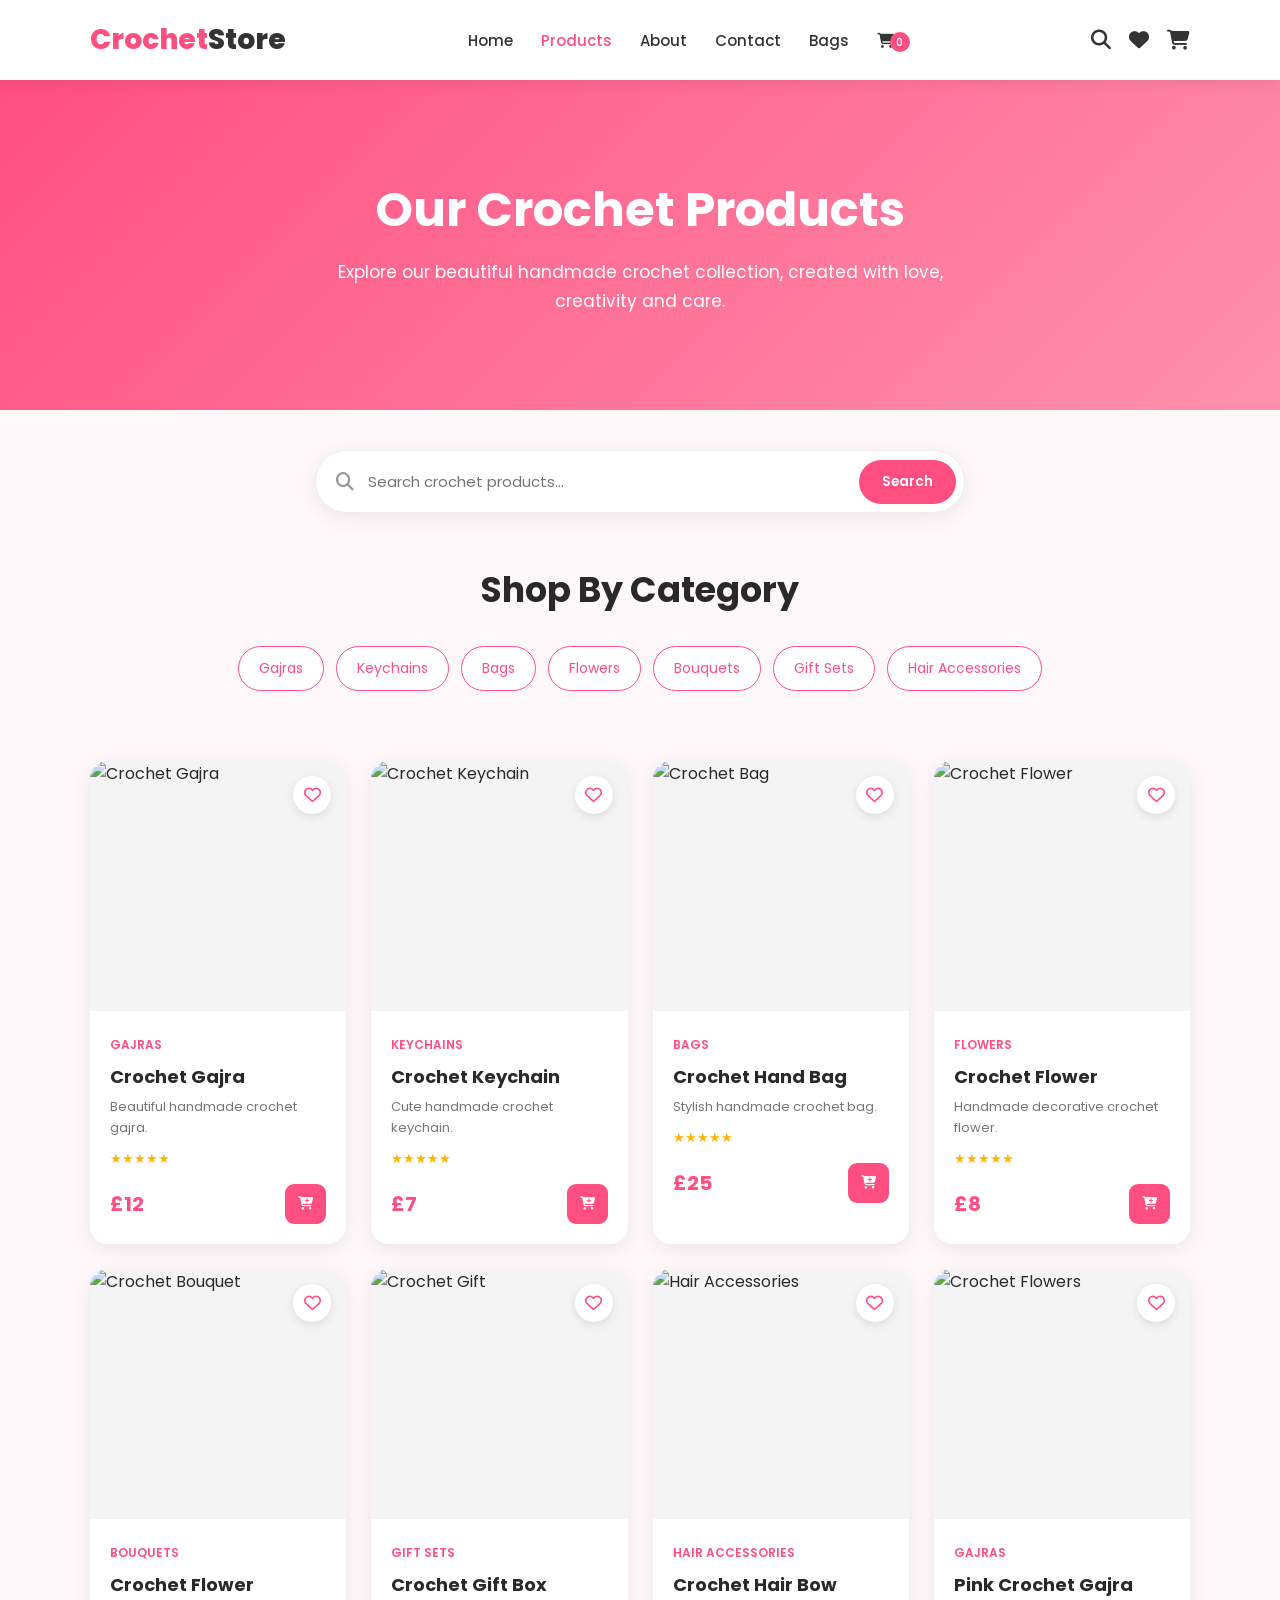
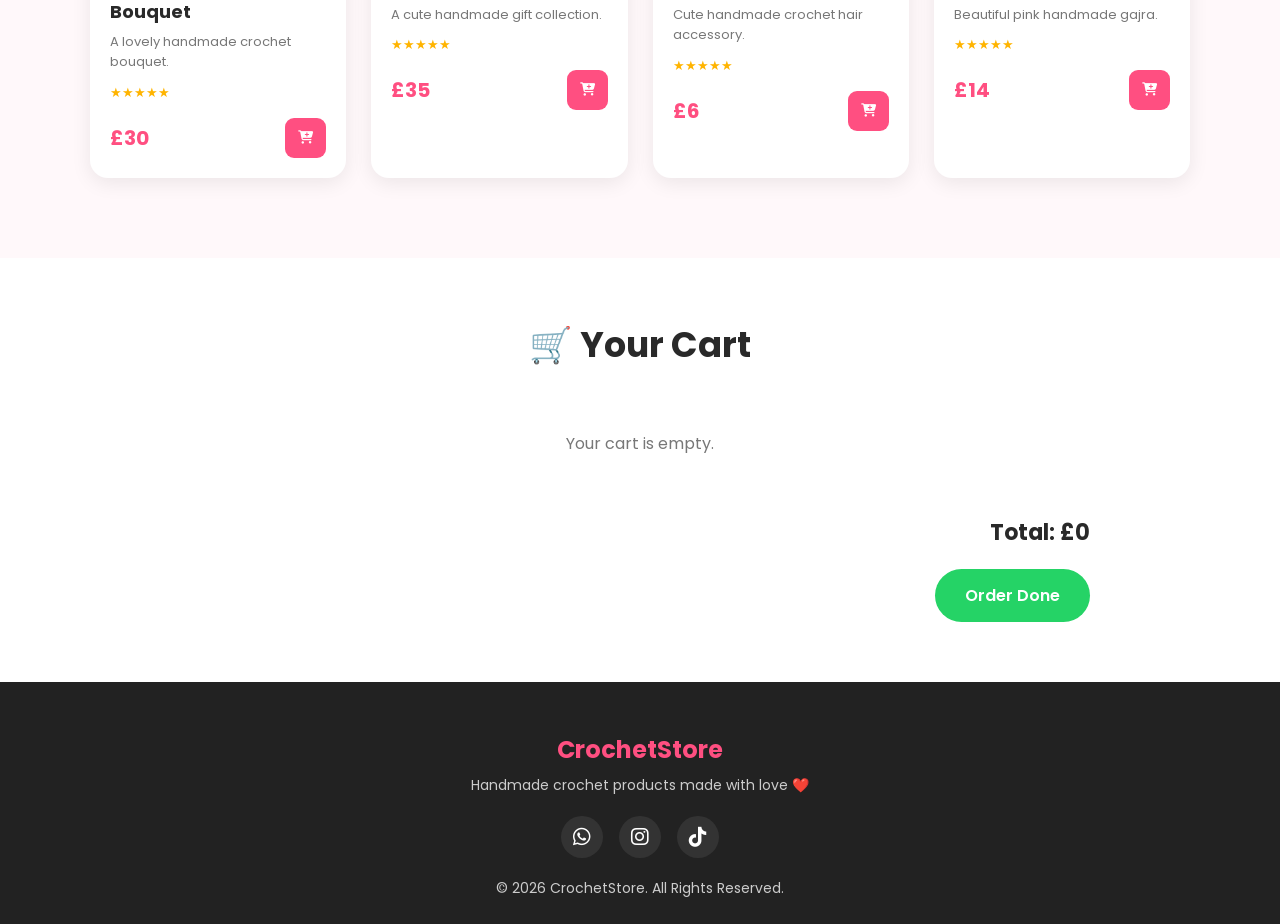
==== products.html @ 9c6d5aa9 "assignment" ====
<!DOCTYPE html>
<html lang="en">
<head>
    <meta charset="UTF-8">
    <meta name="viewport" content="width=device-width, initial-scale=1.0">

    <title>Products | Crochet Store</title>

    <!-- Google Font -->
    <link rel="preconnect" href="https://fonts.googleapis.com">
    <link rel="preconnect" href="https://fonts.gstatic.com" crossorigin>

    <link href="https://fonts.googleapis.com/css2?family=Poppins:wght@300;400;500;600;700;800&display=swap" rel="stylesheet">

    <!-- Font Awesome -->
    <link rel="stylesheet"
    href="https://cdnjs.cloudflare.com/ajax/libs/font-awesome/6.7.2/css/all.min.css">

   <link rel="stylesheet" href="products.css">
</head>

<body>

<!-- ================= NAVBAR ================= -->

<header>

    <div class="logo">
        Crochet<span>Store</span>
    </div>

    <nav>
        <ul>
            <li>
                <a href="./index.html">Home</a>
            </li>

            <li>
                <a href="./products.html" class="active">Products</a>
            </li>

            <li>
                <a href="./about.html">About</a>
            </li>

            <li>
                <a href="./contact.html">Contact</a>
            </li>
             <li>
                <a href="./Bags.html">Bags</a>
            </li>
            <li>
            <a href="#cart">
    <i class="fa-solid fa-cart-shopping"></i>
    <span id="cartCount">0</span>
</a>
</li>
        </ul>
    </nav>

    <div class="nav-icons">

        <a href="#">
            <i class="fa-solid fa-magnifying-glass"></i>
        </a>

        <a href="#">
            <i class="fa-solid fa-heart"></i>
        </a>

        <a href="#">
            <i class="fa-solid fa-cart-shopping"></i>
        </a>

    </div>

</header>


<!-- ================= HERO ================= -->

<section class="products-hero">

    <div>

        <h1>Our Crochet Products</h1>

        <p>
            Explore our beautiful handmade crochet collection,
            created with love, creativity and care.
        </p>

    </div>

</section>


<!-- ================= SEARCH ================= -->

<section class="search-area">

    <div class="search-box">

        <i class="fa-solid fa-magnifying-glass"></i>

        <input
            type="text"
            id="searchInput"
            placeholder="Search crochet products..."
        >

        <button onclick="searchProducts()">
            Search
        </button>

    </div>

</section>


<!-- ================= CATEGORIES ================= -->

<section class="category-section">

    <h2 class="section-title">
        Shop By Category
    </h2>

    <div class="category-buttons">

        <button onclick="filterProducts('gajras',this)">
            Gajras
        </button>

        <button onclick="filterProducts('keychains',this)">
            Keychains
        </button>

        <button onclick="filterProducts('bags',this)">
            Bags
        </button>

        <button onclick="filterProducts('flowers',this)">
            Flowers
        </button>

        <button onclick="filterProducts('bouquets',this)">
            Bouquets
        </button>

        <button onclick="filterProducts('gifts',this)">
            Gift Sets
        </button>

        <button onclick="filterProducts('hair',this)">
            Hair Accessories
        </button>

    </div>

</section>


<!-- ================= PRODUCTS ================= -->

<section class="products-section">

    <div class="products-grid" id="productsGrid">


        <!-- Product 1 -->

        <div class="product-card" data-category="gajras">

            <div class="product-image">

                <img
                src="https://images.unsplash.com/photo-1528825871115-3581a5387919?w=700"
                alt="Crochet Gajra">

                <button class="heart">
                    <i class="fa-regular fa-heart"></i>
                </button>

            </div>

            <div class="product-info">

                <span class="category-name">
                    Gajras
                </span>

                <h3>Crochet Gajra</h3>

                <p>
                    Beautiful handmade crochet gajra.
                </p>

                <div class="rating">
                    ★★★★★
                </div>

                <div class="bottom">

                    <span class="price">
                        £12
                    </span>

                    <button class="cart-btn">
                        <i class="fa-solid fa-cart-plus"></i>
                    </button>

                </div>

            </div>

        </div>


        <!-- Product 2 -->

        <div class="product-card" data-category="keychains">

            <div class="product-image">

                <img
                src="https://images.unsplash.com/photo-1582562124811-c09040d0a901?w=700"
                alt="Crochet Keychain">

                <button class="heart">
                    <i class="fa-regular fa-heart"></i>
                </button>

            </div>

            <div class="product-info">

                <span class="category-name">
                    Keychains
                </span>

                <h3>Crochet Keychain</h3>

                <p>
                    Cute handmade crochet keychain.
                </p>

                <div class="rating">
                    ★★★★★
                </div>

                <div class="bottom">

                    <span class="price">
                        £7
                    </span>

                    <button class="cart-btn">
                        <i class="fa-solid fa-cart-plus"></i>
                    </button>

                </div>

            </div>

        </div>


        <!-- Product 3 -->

        <div class="product-card" data-category="bags">

            <div class="product-image">

                <img
                src="https://images.unsplash.com/photo-1553062407-98eeb64c6a62?w=700"
                alt="Crochet Bag">

                <button class="heart">
                    <i class="fa-regular fa-heart"></i>
                </button>

            </div>

            <div class="product-info">

                <span class="category-name">
                    Bags
                </span>

                <h3>Crochet Hand Bag</h3>

                <p>
                    Stylish handmade crochet bag.
                </p>

                <div class="rating">
                    ★★★★★
                </div>

                <div class="bottom">

                    <span class="price">
                        £25
                    </span>

                    <button class="cart-btn">
                        <i class="fa-solid fa-cart-plus"></i>
                    </button>

                </div>

            </div>

        </div>


        <!-- Product 4 -->

        <div class="product-card" data-category="flowers">

            <div class="product-image">

                <img
                src="https://images.unsplash.com/photo-1490750967868-88aa4486c946?w=700"
                alt="Crochet Flower">

                <button class="heart">
                    <i class="fa-regular fa-heart"></i>
                </button>

            </div>

            <div class="product-info">

                <span class="category-name">
                    Flowers
                </span>

                <h3>Crochet Flower</h3>

                <p>
                    Handmade decorative crochet flower.
                </p>

                <div class="rating">
                    ★★★★★
                </div>

                <div class="bottom">

                    <span class="price">
                        £8
                    </span>

                    <button class="cart-btn">
                        <i class="fa-solid fa-cart-plus"></i>
                    </button>

                </div>

            </div>

        </div>


        <!-- Product 5 -->

        <div class="product-card" data-category="bouquets">

            <div class="product-image">

                <img
                src="https://images.unsplash.com/photo-1494972308805-463bc619d34e?w=700"
                alt="Crochet Bouquet">

                <button class="heart">
                    <i class="fa-regular fa-heart"></i>
                </button>

            </div>

            <div class="product-info">

                <span class="category-name">
                    Bouquets
                </span>

                <h3>Crochet Flower Bouquet</h3>

                <p>
                    A lovely handmade crochet bouquet.
                </p>

                <div class="rating">
                    ★★★★★
                </div>

                <div class="bottom">

                    <span class="price">
                        £30
                    </span>

                    <button class="cart-btn">
                        <i class="fa-solid fa-cart-plus"></i>
                    </button>

                </div>

            </div>

        </div>


        <!-- Product 6 -->

        <div class="product-card" data-category="gifts">

            <div class="product-image">

                <img
                src="https://images.unsplash.com/photo-1513883049090-d0b7439799bf?w=700"
                alt="Crochet Gift">

                <button class="heart">
                    <i class="fa-regular fa-heart"></i>
                </button>

            </div>

            <div class="product-info">

                <span class="category-name">
                    Gift Sets
                </span>

                <h3>Crochet Gift Box</h3>

                <p>
                    A cute handmade gift collection.
                </p>

                <div class="rating">
                    ★★★★★
                </div>

                <div class="bottom">

                    <span class="price">
                        £35
                    </span>

                    <button class="cart-btn">
                        <i class="fa-solid fa-cart-plus"></i>
                    </button>

                </div>

            </div>

        </div>


        <!-- Product 7 -->

        <div class="product-card" data-category="hair">

            <div class="product-image">

                <img
                src="https://images.unsplash.com/photo-1522337360788-8b13dee7a37e?w=700"
                alt="Hair Accessories">

                <button class="heart">
                    <i class="fa-regular fa-heart"></i>
                </button>

            </div>

            <div class="product-info">

                <span class="category-name">
                    Hair Accessories
                </span>

                <h3>Crochet Hair Bow</h3>

                <p>
                    Cute handmade crochet hair accessory.
                </p>

                <div class="rating">
                    ★★★★★
                </div>

                <div class="bottom">

                    <span class="price">
                        £6
                    </span>

                    <button class="cart-btn">
                        <i class="fa-solid fa-cart-plus"></i>
                    </button>

                </div>

            </div>

        </div>


        <!-- Product 8 -->

        <div class="product-card" data-category="gajras">

            <div class="product-image">

                <img
                src="https://images.unsplash.com/photo-1526047932273-341f2a7631f9?w=700"
                alt="Crochet Flowers">

                <button class="heart">
                    <i class="fa-regular fa-heart"></i>
                </button>

            </div>

            <div class="product-info">

                <span class="category-name">
                    Gajras
                </span>

                <h3>Pink Crochet Gajra</h3>

                <p>
                    Beautiful pink handmade gajra.
                </p>

                <div class="rating">
                    ★★★★★
                </div>

                <div class="bottom">

                    <span class="price">
                        £14
                    </span>

                    <button class="cart-btn">
                        <i class="fa-solid fa-cart-plus"></i>
                    </button>

                </div>

            </div>

        </div>

    </div>

</section>
<section class="cart-section" id="cart">

    <h2 class="section-title">
        🛒 Your Cart
    </h2>

    <div id="cartItems">

        <p class="empty-cart">
            Your cart is empty.
        </p>

    </div>

    <div class="cart-total">

        <h3>
            Total: £<span id="cartTotal">0</span>
        </h3>

        <button
            class="order-btn"
            onclick="orderDone()">

            Order Done

        </button>

    </div>

</section>

<!-- ================= FOOTER ================= -->

<footer>

    <h2>CrochetStore</h2>

    <p>
        Handmade crochet products made with love ❤️
    </p>

    <div class="social">

        <!-- WhatsApp -->
        <a href="https://wa.me/923001234567" target="_blank">
            <i class="fa-brands fa-whatsapp"></i>
        </a>

        <!-- Instagram -->
        <a href="https://www.instagram.com/your_username" target="_blank">
            <i class="fa-brands fa-instagram"></i>
        </a>

        <!-- TikTok -->
        <a href="https://www.tiktok.com/@your_username" target="_blank">
            <i class="fa-brands fa-tiktok"></i>
        </a>

    </div>

    <p>
        © 2026 CrochetStore. All Rights Reserved.
    </p>

</footer>


<!-- ================= JAVASCRIPT ================= -->

<script src="products.js"></script>
</body>
</html>
---- products.css ----
*{
            margin:0;
            padding:0;
            box-sizing:border-box;
            font-family:'Poppins',sans-serif;
        }

        html{
            scroll-behavior:smooth;
        }

        body{
            background:#fff8fa;
            color:#292929;
        }

        /* ================= NAVBAR ================= */

        header{
            width:100%;
            min-height:80px;
            padding:15px 7%;
            background:#ffffff;
            display:flex;
            justify-content:space-between;
            align-items:center;
            gap:25px;
            position:sticky;
            top:0;
            z-index:1000;
            box-shadow:0 3px 15px rgba(0,0,0,0.08);
        }

        .logo{
            font-size:28px;
            font-weight:800;
            color:#ff4f81;
            white-space:nowrap;
        }

        .logo span{
            color:#333;
        }

        nav ul{
            display:flex;
            align-items:center;
            gap:28px;
            list-style:none;
        }

        nav ul li a{
            text-decoration:none;
            color:#333;
            font-size:15px;
            font-weight:500;
            transition:.3s;
        }

        nav ul li a:hover,
        nav ul li a.active{
            color:#ff4f81;
        }

        .nav-icons{
            display:flex;
            align-items:center;
            gap:18px;
        }

        .nav-icons a{
            color:#333;
            font-size:20px;
            text-decoration:none;
            transition:.3s;
        }

        .nav-icons a:hover{
            color:#ff4f81;
        }

        /* ================= HERO ================= */

        .products-hero{
            min-height:330px;
            padding:70px 20px;
            display:flex;
            align-items:center;
            justify-content:center;
            text-align:center;
            background:linear-gradient(
                135deg,
                #ff4f81,
                #ff91ad
            );
            color:white;
        }

        .products-hero h1{
            font-size:48px;
            margin-bottom:12px;
        }

        .products-hero p{
            max-width:650px;
            margin:auto;
            font-size:17px;
            line-height:1.7;
        }

        /* ================= SEARCH ================= */

        .search-area{
            padding:40px 7% 10px;
        }

        .search-box{
            max-width:650px;
            margin:auto;
            display:flex;
            align-items:center;
            background:white;
            border:1px solid #eee;
            border-radius:50px;
            padding:5px 8px 5px 20px;
            box-shadow:0 5px 20px rgba(0,0,0,.07);
        }

        .search-box i{
            color:#999;
            font-size:18px;
        }

        .search-box input{
            flex:1;
            border:0;
            outline:0;
            padding:14px;
            font-size:15px;
        }

        .search-box button{
            border:0;
            background:#ff4f81;
            color:white;
            padding:12px 23px;
            border-radius:30px;
            cursor:pointer;
            font-weight:600;
        }

        /* ================= CATEGORIES ================= */

        .category-section{
            padding:40px 7% 20px;
        }

        .section-title{
            text-align:center;
            font-size:35px;
            margin-bottom:30px;
        }

        .category-buttons{
            display:flex;
            justify-content:center;
            align-items:center;
            flex-wrap:wrap;
            gap:12px;
        }

        .category-buttons button{
            border:1px solid #ff4f81;
            background:white;
            color:#ff4f81;
            padding:11px 20px;
            border-radius:30px;
            cursor:pointer;
            font-size:14px;
            transition:.3s;
        }

        .category-buttons button:hover,
        .category-buttons button.active{
            background:#ff4f81;
            color:white;
        }

        /* ================= PRODUCTS ================= */

        .products-section{
            padding:50px 7% 80px;
        }

        .products-grid{
            display:grid;
            grid-template-columns:repeat(4,1fr);
            gap:25px;
        }

        .product-card{
            background:white;
            border-radius:18px;
            overflow:hidden;
            box-shadow:0 5px 20px rgba(0,0,0,.08);
            transition:.3s;
            position:relative;
        }

        .product-card:hover{
            transform:translateY(-8px);
            box-shadow:0 12px 25px rgba(0,0,0,.12);
        }

        .product-image{
            position:relative;
            height:250px;
            overflow:hidden;
            background:#f4f4f4;
        }

        .product-image img{
            width:100%;
            height:100%;
            object-fit:cover;
            transition:.4s;
        }

        .product-card:hover .product-image img{
            transform:scale(1.07);
        }

        .heart{
            position:absolute;
            top:15px;
            right:15px;
            width:38px;
            height:38px;
            border-radius:50%;
            border:0;
            background:white;
            color:#ff4f81;
            cursor:pointer;
            font-size:17px;
            box-shadow:0 3px 10px rgba(0,0,0,.1);
        }

        .heart:hover{
            background:#ff4f81;
            color:white;
        }

        .product-info{
            padding:20px;
        }

        .product-info .category-name{
            color:#ff4f81;
            font-size:12px;
            font-weight:600;
            text-transform:uppercase;
        }

        .product-info h3{
            margin:7px 0;
            font-size:18px;
        }

        .product-info p{
            color:#777;
            font-size:13px;
            line-height:1.6;
        }

        .rating{
            color:#ffb400;
            margin:10px 0;
            font-size:13px;
        }

        .bottom{
            display:flex;
            justify-content:space-between;
            align-items:center;
            gap:10px;
            margin-top:15px;
        }

        .price{
            color:#ff4f81;
            font-size:20px;
            font-weight:700;
        }

        .cart-btn{
            border:0;
            background:#ff4f81;
            color:white;
            padding:10px 13px;
            border-radius:9px;
            cursor:pointer;
            transition:.3s;
        }

        .cart-btn:hover{
            background:#e83d70;
        }

        /* ================= FOOTER ================= */

        footer{
            background:#222;
            color:white;
            padding:50px 7% 25px;
            text-align:center;
        }

        footer h2{
            color:#ff4f81;
            margin-bottom:8px;
        }

        footer p{
            color:#ccc;
            font-size:14px;
        }

        .social{
            margin:20px 0;
        }

        .social a{
            display:inline-flex;
            justify-content:center;
            align-items:center;
            width:42px;
            height:42px;
            margin:0 6px;
            border-radius:50%;
            background:#333;
            color:white;
            text-decoration:none;
            font-size:20px;
            transition:.3s;
        }

        .social a:hover{
            background:#ff4f81;
            transform:translateY(-4px);
        }
.cart-section{
    padding:60px 7%;
    background:#fff;
}

#cartItems{
    max-width:900px;
    margin:0 auto 30px;
}

.cart-item{
    display:flex;
    align-items:center;
    justify-content:space-between;
    gap:20px;
    background:#fff8fa;
    padding:15px;
    margin-bottom:15px;
    border-radius:15px;
    box-shadow:0 3px 12px rgba(0,0,0,.07);
}

.cart-item img{
    width:80px;
    height:80px;
    object-fit:cover;
    border-radius:12px;
}

.cart-item-info{
    flex:1;
}

.cart-item-info h3{
    font-size:16px;
}

.cart-item-info p{
    color:#ff4f81;
    font-weight:600;
}

.remove-btn{
    border:0;
    background:#ff4f81;
    color:white;
    padding:8px 12px;
    border-radius:8px;
    cursor:pointer;
}

.cart-total{
    max-width:900px;
    margin:auto;
    text-align:right;
}

.cart-total h3{
    margin-bottom:20px;
    font-size:22px;
}

.order-btn{
    border:0;
    background:#25D366;
    color:white;
    padding:14px 30px;
    border-radius:30px;
    font-size:16px;
    font-weight:600;
    cursor:pointer;
}

.order-btn:hover{
    background:#1da851;
}

.empty-cart{
    text-align:center;
    color:#777;
    padding:30px;
}

#cartCount{
    background:#ff4f81;
    color:white;
    font-size:11px;
    min-width:20px;
    height:20px;
    display:inline-flex;
    justify-content:center;
    align-items:center;
    border-radius:50%;
    margin-left:-8px;
}

@media(max-width:600px){

    .cart-section{
        padding:50px 20px;
    }

    .cart-item{
        flex-wrap:wrap;
    }

    .cart-item img{
        width:65px;
        height:65px;
    }

    .cart-total{
        text-align:center;
    }

    .order-btn{
        width:100%;
    }
}
        /* ================= TABLET ================= */

        @media(max-width:1100px){

            .products-grid{
                grid-template-columns:repeat(3,1fr);
            }

            header{
                padding:15px 4%;
            }

            .products-section,
            .category-section,
            .search-area{
                padding-left:4%;
                padding-right:4%;
            }


        }

        /* ================= TABLET ================= */

        @media(max-width:800px){

            header{
                flex-wrap:wrap;
                justify-content:center;
            }

            .products-grid{
                grid-template-columns:repeat(2,1fr);
            }

            .products-hero h1{
                font-size:40px;
            }

        }

        /* ================= MOBILE ================= */

        @media(max-width:550px){

            header{
                padding:15px 20px;
            }

            .logo{
                font-size:24px;
            }

            nav{
                width:100%;
            }

            nav ul{
                justify-content:center;
                flex-wrap:wrap;
                gap:15px;
            }

            nav ul li a{
                font-size:13px;
            }

            .nav-icons{
                display:none;
            }

            .products-hero{
                min-height:280px;
                padding:50px 20px;
            }

            .products-hero h1{
                font-size:32px;
            }

            .products-hero p{
                font-size:14px;
            }

            .search-area{
                padding:30px 20px 10px;
            }

            .search-box{
                padding-left:14px;
            }

            .search-box input{
                width:100%;
                min-width:0;
            }

            .search-box button{
                padding:10px 14px;
            }

            .category-section{
                padding:30px 20px 10px;
            }

            .section-title{
                font-size:28px;
            }

            .products-section{
                padding:40px 20px 60px;
            }

            .products-grid{
                grid-template-columns:1fr;
            }

            .product-image{
                height:280px;
            }

        }
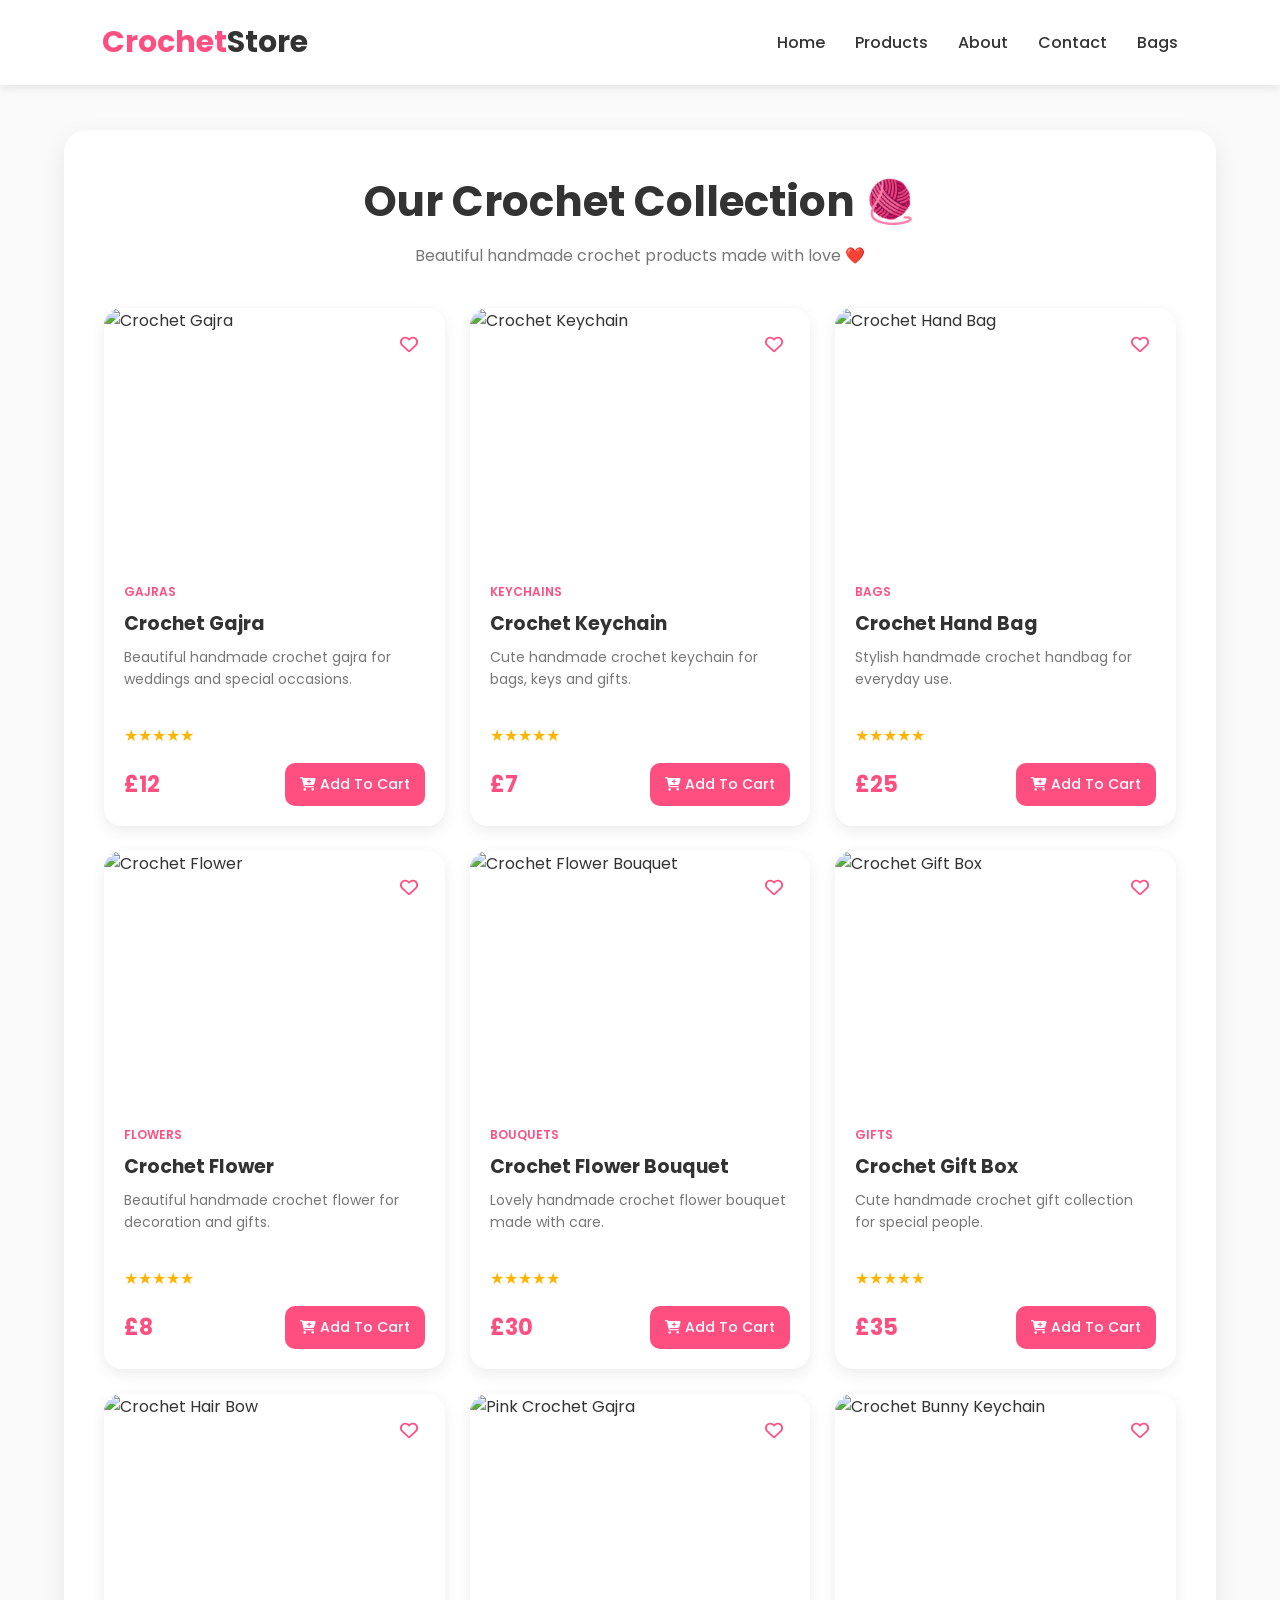
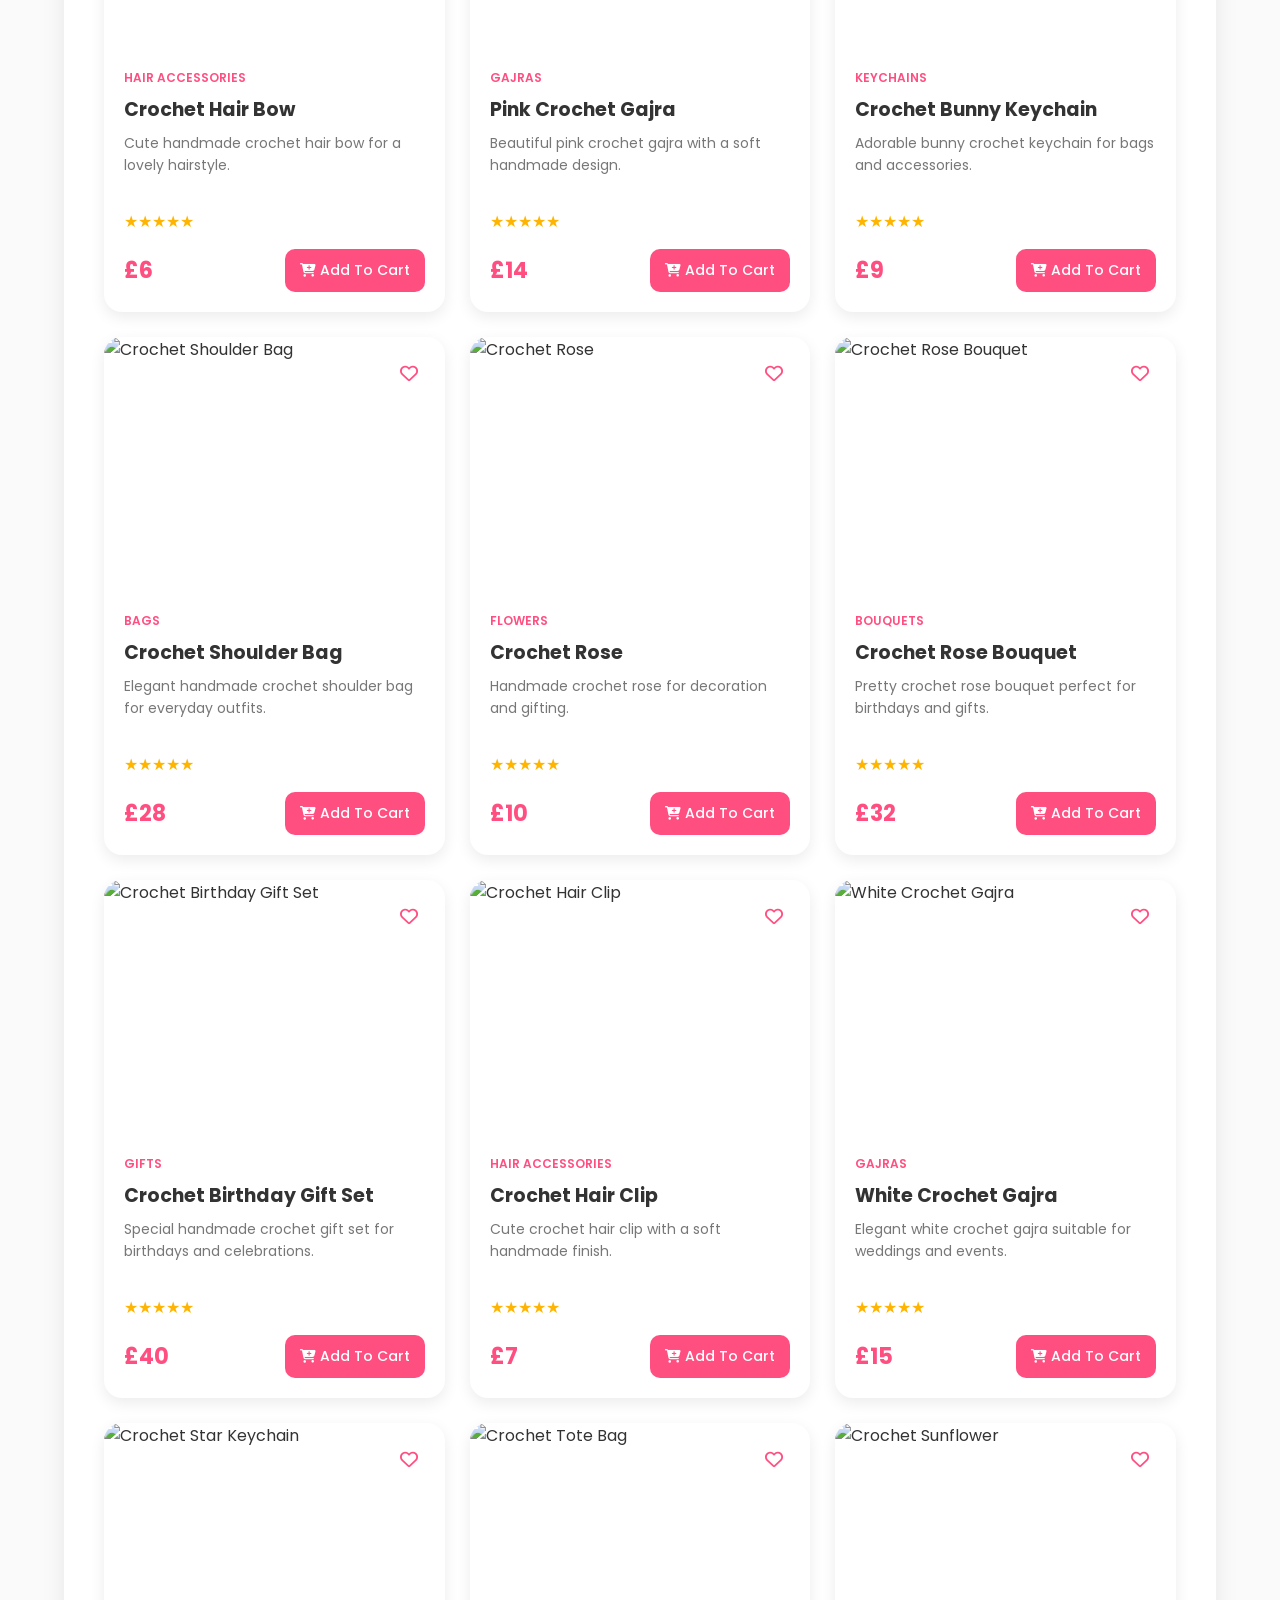
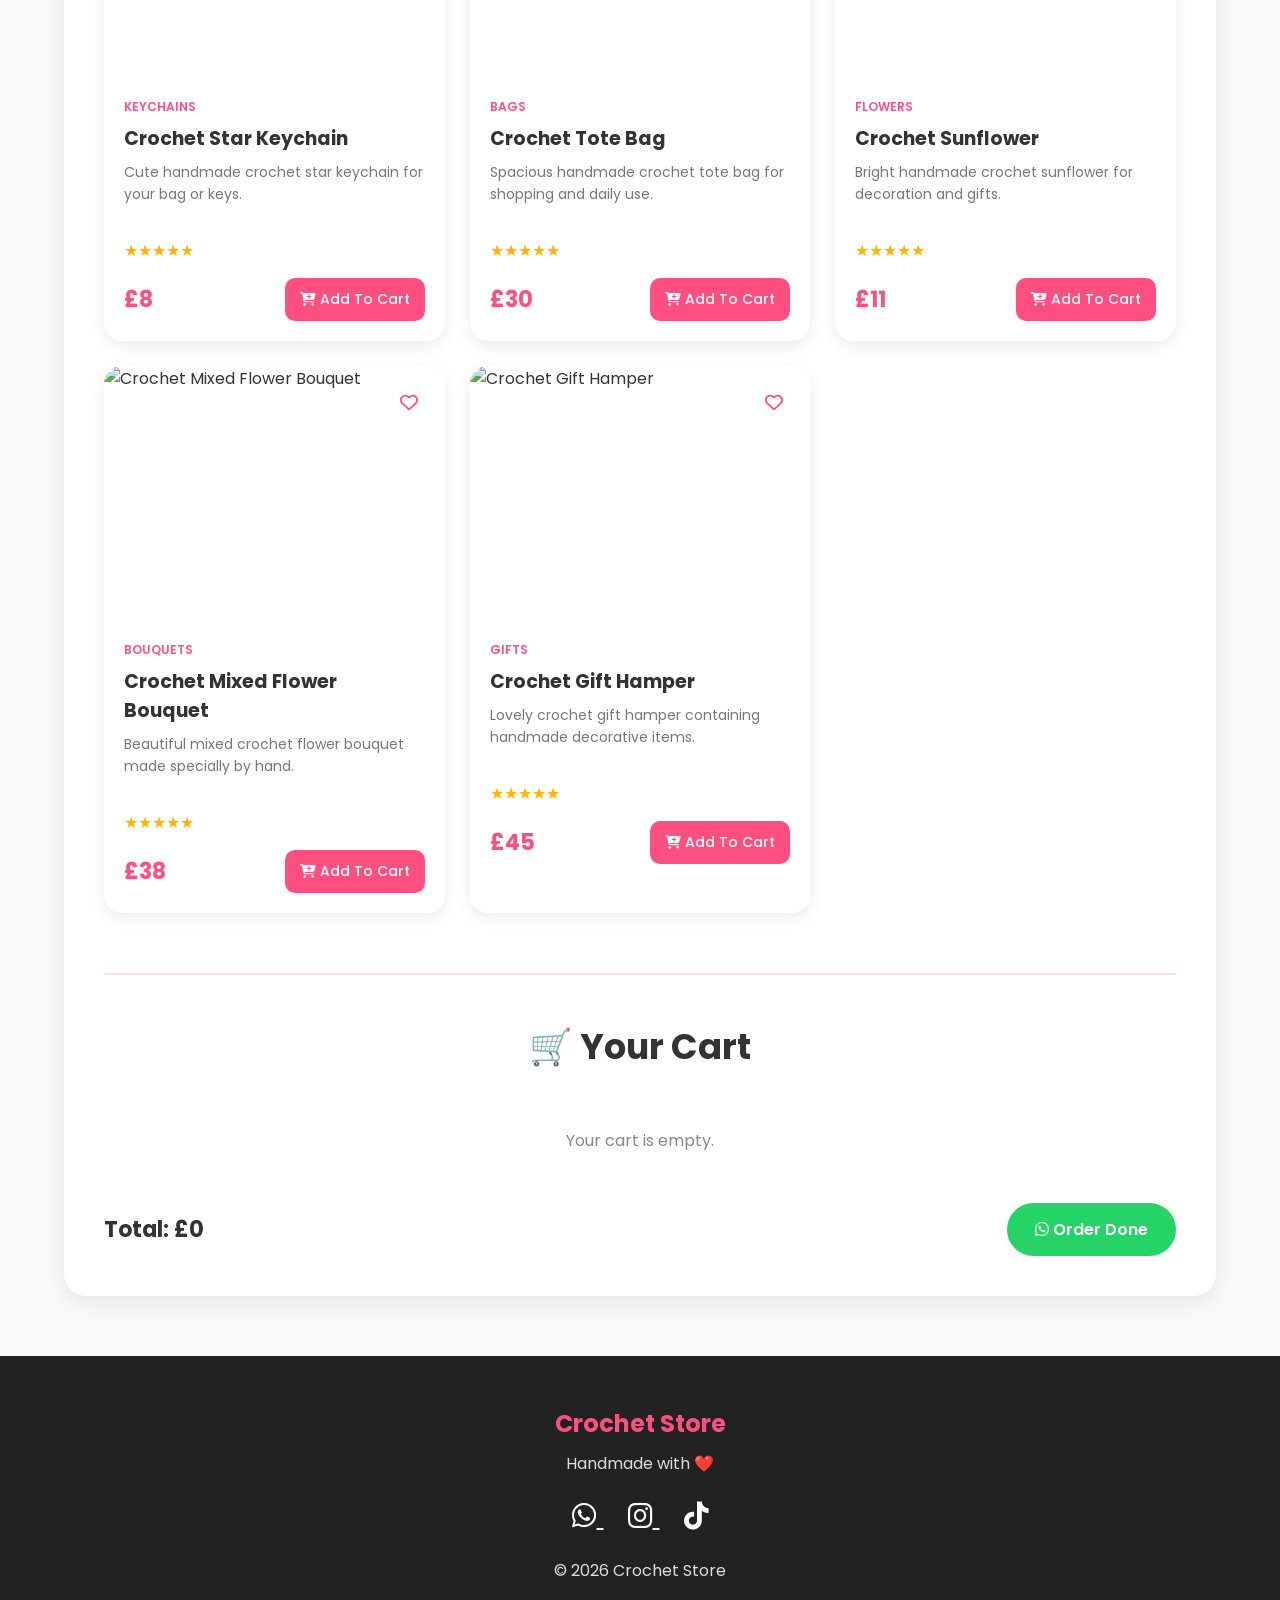
==== commit 5a52975d: "assignment" ====
--- a/products.html
+++ b/products.html
@@ -1,25 +1,25 @@
 <!DOCTYPE html>
 <html lang="en">
+
 <head>
     <meta charset="UTF-8">
     <meta name="viewport" content="width=device-width, initial-scale=1.0">
 
-    <title>Products | Crochet Store</title>
+    <title>Crochet Products</title>
 
-    <!-- Google Font -->
     <link rel="preconnect" href="https://fonts.googleapis.com">
     <link rel="preconnect" href="https://fonts.gstatic.com" crossorigin>
 
-    <link href="https://fonts.googleapis.com/css2?family=Poppins:wght@300;400;500;600;700;800&display=swap" rel="stylesheet">
+    <link href="https://fonts.googleapis.com/css2?family=Poppins:wght@400;500;600;700&display=swap" rel="stylesheet">
 
-    <!-- Font Awesome -->
     <link rel="stylesheet"
-    href="https://cdnjs.cloudflare.com/ajax/libs/font-awesome/6.7.2/css/all.min.css">
+        href="https://cdnjs.cloudflare.com/ajax/libs/font-awesome/6.7.2/css/all.min.css">
 
-   <link rel="stylesheet" href="products.css">
+    <link rel="stylesheet" href="products.css">
 </head>
 
 <body>
+
 
 <!-- ================= NAVBAR ================= -->
 
@@ -31,12 +31,13 @@
 
     <nav>
         <ul>
+
             <li>
                 <a href="./index.html">Home</a>
             </li>
 
             <li>
-                <a href="./products.html" class="active">Products</a>
+                <a href="./products.html">Products</a>
             </li>
 
             <li>
@@ -46,592 +47,135 @@
             <li>
                 <a href="./contact.html">Contact</a>
             </li>
-             <li>
+
+            <li>
                 <a href="./Bags.html">Bags</a>
             </li>
-            <li>
-            <a href="#cart">
-    <i class="fa-solid fa-cart-shopping"></i>
-    <span id="cartCount">0</span>
-</a>
-</li>
+
         </ul>
     </nav>
-
-    <div class="nav-icons">
-
-        <a href="#">
-            <i class="fa-solid fa-magnifying-glass"></i>
-        </a>
-
-        <a href="#">
-            <i class="fa-solid fa-heart"></i>
-        </a>
-
-        <a href="#">
-            <i class="fa-solid fa-cart-shopping"></i>
-        </a>
-
-    </div>
 
 </header>
 
 
-<!-- ================= HERO ================= -->
 
-<section class="products-hero">
+<!-- ================= MAIN CONTAINER ================= -->
 
-    <div>
-
-        <h1>Our Crochet Products</h1>
-
-        <p>
-            Explore our beautiful handmade crochet collection,
-            created with love, creativity and care.
-        </p>
-
-    </div>
-
-</section>
+<div class="container">
 
 
-<!-- ================= SEARCH ================= -->
+    <section class="products-section">
 
-<section class="search-area">
+        <div class="products-heading">
 
-    <div class="search-box">
+            <h1>
+                Our Crochet Collection 🧶
+            </h1>
 
-        <i class="fa-solid fa-magnifying-glass"></i>
-
-        <input
-            type="text"
-            id="searchInput"
-            placeholder="Search crochet products..."
-        >
-
-        <button onclick="searchProducts()">
-            Search
-        </button>
-
-    </div>
-
-</section>
-
-
-<!-- ================= CATEGORIES ================= -->
-
-<section class="category-section">
-
-    <h2 class="section-title">
-        Shop By Category
-    </h2>
-
-    <div class="category-buttons">
-
-        <button onclick="filterProducts('gajras',this)">
-            Gajras
-        </button>
-
-        <button onclick="filterProducts('keychains',this)">
-            Keychains
-        </button>
-
-        <button onclick="filterProducts('bags',this)">
-            Bags
-        </button>
-
-        <button onclick="filterProducts('flowers',this)">
-            Flowers
-        </button>
-
-        <button onclick="filterProducts('bouquets',this)">
-            Bouquets
-        </button>
-
-        <button onclick="filterProducts('gifts',this)">
-            Gift Sets
-        </button>
-
-        <button onclick="filterProducts('hair',this)">
-            Hair Accessories
-        </button>
-
-    </div>
-
-</section>
-
-
-<!-- ================= PRODUCTS ================= -->
-
-<section class="products-section">
-
-    <div class="products-grid" id="productsGrid">
-
-
-        <!-- Product 1 -->
-
-        <div class="product-card" data-category="gajras">
-
-            <div class="product-image">
-
-                <img
-                src="https://images.unsplash.com/photo-1528825871115-3581a5387919?w=700"
-                alt="Crochet Gajra">
-
-                <button class="heart">
-                    <i class="fa-regular fa-heart"></i>
-                </button>
-
-            </div>
-
-            <div class="product-info">
-
-                <span class="category-name">
-                    Gajras
-                </span>
-
-                <h3>Crochet Gajra</h3>
-
-                <p>
-                    Beautiful handmade crochet gajra.
-                </p>
-
-                <div class="rating">
-                    ★★★★★
-                </div>
-
-                <div class="bottom">
-
-                    <span class="price">
-                        £12
-                    </span>
-
-                    <button class="cart-btn">
-                        <i class="fa-solid fa-cart-plus"></i>
-                    </button>
-
-                </div>
-
-            </div>
+            <p>
+                Beautiful handmade crochet products made with love ❤️
+            </p>
 
         </div>
 
 
-        <!-- Product 2 -->
+        <!-- PRODUCTS YAHAN JAVASCRIPT SE AYENGE -->
 
-        <div class="product-card" data-category="keychains">
+        <div
+            class="products-grid"
+            id="main">
+        </div>
 
-            <div class="product-image">
+    </section>
 
-                <img
-                src="https://images.unsplash.com/photo-1582562124811-c09040d0a901?w=700"
-                alt="Crochet Keychain">
 
-                <button class="heart">
-                    <i class="fa-regular fa-heart"></i>
-                </button>
 
-            </div>
+    <!-- ================= CART ================= -->
 
-            <div class="product-info">
+    <section
+        class="cart-section"
+        id="cart">
 
-                <span class="category-name">
-                    Keychains
-                </span>
+        <h2>
+            🛒 Your Cart
+        </h2>
 
-                <h3>Crochet Keychain</h3>
 
-                <p>
-                    Cute handmade crochet keychain.
-                </p>
+        <div id="cartItems">
 
-                <div class="rating">
-                    ★★★★★
-                </div>
-
-                <div class="bottom">
-
-                    <span class="price">
-                        £7
-                    </span>
-
-                    <button class="cart-btn">
-                        <i class="fa-solid fa-cart-plus"></i>
-                    </button>
-
-                </div>
-
-            </div>
+            <p class="empty-cart">
+                Your cart is empty.
+            </p>
 
         </div>
 
 
-        <!-- Product 3 -->
+        <div class="cart-total">
 
-        <div class="product-card" data-category="bags">
+            <h3>
+                Total: £<span id="cartTotal">0</span>
+            </h3>
 
-            <div class="product-image">
 
-                <img
-                src="https://images.unsplash.com/photo-1553062407-98eeb64c6a62?w=700"
-                alt="Crochet Bag">
+            <button
+                class="order-btn"
+                onclick="orderDone()">
 
-                <button class="heart">
-                    <i class="fa-regular fa-heart"></i>
-                </button>
+                <i class="fa-brands fa-whatsapp"></i>
+                Order Done
 
-            </div>
-
-            <div class="product-info">
-
-                <span class="category-name">
-                    Bags
-                </span>
-
-                <h3>Crochet Hand Bag</h3>
-
-                <p>
-                    Stylish handmade crochet bag.
-                </p>
-
-                <div class="rating">
-                    ★★★★★
-                </div>
-
-                <div class="bottom">
-
-                    <span class="price">
-                        £25
-                    </span>
-
-                    <button class="cart-btn">
-                        <i class="fa-solid fa-cart-plus"></i>
-                    </button>
-
-                </div>
-
-            </div>
+            </button>
 
         </div>
 
-
-        <!-- Product 4 -->
-
-        <div class="product-card" data-category="flowers">
-
-            <div class="product-image">
-
-                <img
-                src="https://images.unsplash.com/photo-1490750967868-88aa4486c946?w=700"
-                alt="Crochet Flower">
-
-                <button class="heart">
-                    <i class="fa-regular fa-heart"></i>
-                </button>
-
-            </div>
-
-            <div class="product-info">
-
-                <span class="category-name">
-                    Flowers
-                </span>
-
-                <h3>Crochet Flower</h3>
-
-                <p>
-                    Handmade decorative crochet flower.
-                </p>
-
-                <div class="rating">
-                    ★★★★★
-                </div>
-
-                <div class="bottom">
-
-                    <span class="price">
-                        £8
-                    </span>
-
-                    <button class="cart-btn">
-                        <i class="fa-solid fa-cart-plus"></i>
-                    </button>
-
-                </div>
-
-            </div>
-
-        </div>
+    </section>
 
 
-        <!-- Product 5 -->
-
-        <div class="product-card" data-category="bouquets">
-
-            <div class="product-image">
-
-                <img
-                src="https://images.unsplash.com/photo-1494972308805-463bc619d34e?w=700"
-                alt="Crochet Bouquet">
-
-                <button class="heart">
-                    <i class="fa-regular fa-heart"></i>
-                </button>
-
-            </div>
-
-            <div class="product-info">
-
-                <span class="category-name">
-                    Bouquets
-                </span>
-
-                <h3>Crochet Flower Bouquet</h3>
-
-                <p>
-                    A lovely handmade crochet bouquet.
-                </p>
-
-                <div class="rating">
-                    ★★★★★
-                </div>
-
-                <div class="bottom">
-
-                    <span class="price">
-                        £30
-                    </span>
-
-                    <button class="cart-btn">
-                        <i class="fa-solid fa-cart-plus"></i>
-                    </button>
-
-                </div>
-
-            </div>
-
-        </div>
+</div>
 
 
-        <!-- Product 6 -->
-
-        <div class="product-card" data-category="gifts">
-
-            <div class="product-image">
-
-                <img
-                src="https://images.unsplash.com/photo-1513883049090-d0b7439799bf?w=700"
-                alt="Crochet Gift">
-
-                <button class="heart">
-                    <i class="fa-regular fa-heart"></i>
-                </button>
-
-            </div>
-
-            <div class="product-info">
-
-                <span class="category-name">
-                    Gift Sets
-                </span>
-
-                <h3>Crochet Gift Box</h3>
-
-                <p>
-                    A cute handmade gift collection.
-                </p>
-
-                <div class="rating">
-                    ★★★★★
-                </div>
-
-                <div class="bottom">
-
-                    <span class="price">
-                        £35
-                    </span>
-
-                    <button class="cart-btn">
-                        <i class="fa-solid fa-cart-plus"></i>
-                    </button>
-
-                </div>
-
-            </div>
-
-        </div>
-
-
-        <!-- Product 7 -->
-
-        <div class="product-card" data-category="hair">
-
-            <div class="product-image">
-
-                <img
-                src="https://images.unsplash.com/photo-1522337360788-8b13dee7a37e?w=700"
-                alt="Hair Accessories">
-
-                <button class="heart">
-                    <i class="fa-regular fa-heart"></i>
-                </button>
-
-            </div>
-
-            <div class="product-info">
-
-                <span class="category-name">
-                    Hair Accessories
-                </span>
-
-                <h3>Crochet Hair Bow</h3>
-
-                <p>
-                    Cute handmade crochet hair accessory.
-                </p>
-
-                <div class="rating">
-                    ★★★★★
-                </div>
-
-                <div class="bottom">
-
-                    <span class="price">
-                        £6
-                    </span>
-
-                    <button class="cart-btn">
-                        <i class="fa-solid fa-cart-plus"></i>
-                    </button>
-
-                </div>
-
-            </div>
-
-        </div>
-
-
-        <!-- Product 8 -->
-
-        <div class="product-card" data-category="gajras">
-
-            <div class="product-image">
-
-                <img
-                src="https://images.unsplash.com/photo-1526047932273-341f2a7631f9?w=700"
-                alt="Crochet Flowers">
-
-                <button class="heart">
-                    <i class="fa-regular fa-heart"></i>
-                </button>
-
-            </div>
-
-            <div class="product-info">
-
-                <span class="category-name">
-                    Gajras
-                </span>
-
-                <h3>Pink Crochet Gajra</h3>
-
-                <p>
-                    Beautiful pink handmade gajra.
-                </p>
-
-                <div class="rating">
-                    ★★★★★
-                </div>
-
-                <div class="bottom">
-
-                    <span class="price">
-                        £14
-                    </span>
-
-                    <button class="cart-btn">
-                        <i class="fa-solid fa-cart-plus"></i>
-                    </button>
-
-                </div>
-
-            </div>
-
-        </div>
-
-    </div>
-
-</section>
-<section class="cart-section" id="cart">
-
-    <h2 class="section-title">
-        🛒 Your Cart
-    </h2>
-
-    <div id="cartItems">
-
-        <p class="empty-cart">
-            Your cart is empty.
-        </p>
-
-    </div>
-
-    <div class="cart-total">
-
-        <h3>
-            Total: £<span id="cartTotal">0</span>
-        </h3>
-
-        <button
-            class="order-btn"
-            onclick="orderDone()">
-
-            Order Done
-
-        </button>
-
-    </div>
-
-</section>
 
 <!-- ================= FOOTER ================= -->
 
 <footer>
 
-    <h2>CrochetStore</h2>
+    <h2>
+        Crochet Store
+    </h2>
 
     <p>
-        Handmade crochet products made with love ❤️
+        Handmade with ❤️
     </p>
+
 
     <div class="social">
 
-        <!-- WhatsApp -->
-        <a href="https://wa.me/923001234567" target="_blank">
+        <a href="https://wa.me/923153500874" target="_blank">
             <i class="fa-brands fa-whatsapp"></i>
         </a>
 
-        <!-- Instagram -->
-        <a href="https://www.instagram.com/your_username" target="_blank">
+        <a href="https://instagram.com/your_username" target="_blank">
             <i class="fa-brands fa-instagram"></i>
         </a>
 
-        <!-- TikTok -->
-        <a href="https://www.tiktok.com/@your_username" target="_blank">
+        <a href="https://tiktok.com/@your_username" target="_blank">
             <i class="fa-brands fa-tiktok"></i>
         </a>
 
     </div>
 
+
     <p>
-        © 2026 CrochetStore. All Rights Reserved.
+        © 2026 Crochet Store
     </p>
 
 </footer>
 
 
-<!-- ================= JAVASCRIPT ================= -->
+
+<!-- JAVASCRIPT -->
 
 <script src="products.js"></script>
+
 </body>
 </html>
--- a/products.css
+++ b/products.css
@@ -1,591 +1,746 @@
 *{
-            margin:0;
-            padding:0;
-            box-sizing:border-box;
-            font-family:'Poppins',sans-serif;
-        }
-
-        html{
-            scroll-behavior:smooth;
-        }
-
-        body{
-            background:#fff8fa;
-            color:#292929;
-        }
-
-        /* ================= NAVBAR ================= */
-
-        header{
-            width:100%;
-            min-height:80px;
-            padding:15px 7%;
-            background:#ffffff;
-            display:flex;
-            justify-content:space-between;
-            align-items:center;
-            gap:25px;
-            position:sticky;
-            top:0;
-            z-index:1000;
-            box-shadow:0 3px 15px rgba(0,0,0,0.08);
-        }
-
-        .logo{
-            font-size:28px;
-            font-weight:800;
-            color:#ff4f81;
-            white-space:nowrap;
-        }
-
-        .logo span{
-            color:#333;
-        }
-
-        nav ul{
-            display:flex;
-            align-items:center;
-            gap:28px;
-            list-style:none;
-        }
-
-        nav ul li a{
-            text-decoration:none;
-            color:#333;
-            font-size:15px;
-            font-weight:500;
-            transition:.3s;
-        }
-
-        nav ul li a:hover,
-        nav ul li a.active{
-            color:#ff4f81;
-        }
-
-        .nav-icons{
-            display:flex;
-            align-items:center;
-            gap:18px;
-        }
-
-        .nav-icons a{
-            color:#333;
-            font-size:20px;
-            text-decoration:none;
-            transition:.3s;
-        }
-
-        .nav-icons a:hover{
-            color:#ff4f81;
-        }
-
-        /* ================= HERO ================= */
-
-        .products-hero{
-            min-height:330px;
-            padding:70px 20px;
-            display:flex;
-            align-items:center;
-            justify-content:center;
-            text-align:center;
-            background:linear-gradient(
-                135deg,
-                #ff4f81,
-                #ff91ad
-            );
-            color:white;
-        }
-
-        .products-hero h1{
-            font-size:48px;
-            margin-bottom:12px;
-        }
-
-        .products-hero p{
-            max-width:650px;
-            margin:auto;
-            font-size:17px;
-            line-height:1.7;
-        }
-
-        /* ================= SEARCH ================= */
-
-        .search-area{
-            padding:40px 7% 10px;
-        }
-
-        .search-box{
-            max-width:650px;
-            margin:auto;
-            display:flex;
-            align-items:center;
-            background:white;
-            border:1px solid #eee;
-            border-radius:50px;
-            padding:5px 8px 5px 20px;
-            box-shadow:0 5px 20px rgba(0,0,0,.07);
-        }
-
-        .search-box i{
-            color:#999;
-            font-size:18px;
-        }
-
-        .search-box input{
-            flex:1;
-            border:0;
-            outline:0;
-            padding:14px;
-            font-size:15px;
-        }
-
-        .search-box button{
-            border:0;
-            background:#ff4f81;
-            color:white;
-            padding:12px 23px;
-            border-radius:30px;
-            cursor:pointer;
-            font-weight:600;
-        }
-
-        /* ================= CATEGORIES ================= */
-
-        .category-section{
-            padding:40px 7% 20px;
-        }
-
-        .section-title{
-            text-align:center;
-            font-size:35px;
-            margin-bottom:30px;
-        }
-
-        .category-buttons{
-            display:flex;
-            justify-content:center;
-            align-items:center;
-            flex-wrap:wrap;
-            gap:12px;
-        }
-
-        .category-buttons button{
-            border:1px solid #ff4f81;
-            background:white;
-            color:#ff4f81;
-            padding:11px 20px;
-            border-radius:30px;
-            cursor:pointer;
-            font-size:14px;
-            transition:.3s;
-        }
-
-        .category-buttons button:hover,
-        .category-buttons button.active{
-            background:#ff4f81;
-            color:white;
-        }
-
-        /* ================= PRODUCTS ================= */
-
-        .products-section{
-            padding:50px 7% 80px;
-        }
-
-        .products-grid{
-            display:grid;
-            grid-template-columns:repeat(4,1fr);
-            gap:25px;
-        }
-
-        .product-card{
-            background:white;
-            border-radius:18px;
-            overflow:hidden;
-            box-shadow:0 5px 20px rgba(0,0,0,.08);
-            transition:.3s;
-            position:relative;
-        }
-
-        .product-card:hover{
-            transform:translateY(-8px);
-            box-shadow:0 12px 25px rgba(0,0,0,.12);
-        }
-
-        .product-image{
-            position:relative;
-            height:250px;
-            overflow:hidden;
-            background:#f4f4f4;
-        }
-
-        .product-image img{
-            width:100%;
-            height:100%;
-            object-fit:cover;
-            transition:.4s;
-        }
-
-        .product-card:hover .product-image img{
-            transform:scale(1.07);
-        }
-
-        .heart{
-            position:absolute;
-            top:15px;
-            right:15px;
-            width:38px;
-            height:38px;
-            border-radius:50%;
-            border:0;
-            background:white;
-            color:#ff4f81;
-            cursor:pointer;
-            font-size:17px;
-            box-shadow:0 3px 10px rgba(0,0,0,.1);
-        }
-
-        .heart:hover{
-            background:#ff4f81;
-            color:white;
-        }
-
-        .product-info{
-            padding:20px;
-        }
-
-        .product-info .category-name{
-            color:#ff4f81;
-            font-size:12px;
-            font-weight:600;
-            text-transform:uppercase;
-        }
-
-        .product-info h3{
-            margin:7px 0;
-            font-size:18px;
-        }
-
-        .product-info p{
-            color:#777;
-            font-size:13px;
-            line-height:1.6;
-        }
-
-        .rating{
-            color:#ffb400;
-            margin:10px 0;
-            font-size:13px;
-        }
-
-        .bottom{
-            display:flex;
-            justify-content:space-between;
-            align-items:center;
-            gap:10px;
-            margin-top:15px;
-        }
-
-        .price{
-            color:#ff4f81;
-            font-size:20px;
-            font-weight:700;
-        }
-
-        .cart-btn{
-            border:0;
-            background:#ff4f81;
-            color:white;
-            padding:10px 13px;
-            border-radius:9px;
-            cursor:pointer;
-            transition:.3s;
-        }
-
-        .cart-btn:hover{
-            background:#e83d70;
-        }
-
-        /* ================= FOOTER ================= */
-
-        footer{
-            background:#222;
-            color:white;
-            padding:50px 7% 25px;
-            text-align:center;
-        }
-
-        footer h2{
-            color:#ff4f81;
-            margin-bottom:8px;
-        }
-
-        footer p{
-            color:#ccc;
-            font-size:14px;
-        }
-
-        .social{
-            margin:20px 0;
-        }
-
-        .social a{
-            display:inline-flex;
-            justify-content:center;
-            align-items:center;
-            width:42px;
-            height:42px;
-            margin:0 6px;
-            border-radius:50%;
-            background:#333;
-            color:white;
-            text-decoration:none;
-            font-size:20px;
-            transition:.3s;
-        }
-
-        .social a:hover{
-            background:#ff4f81;
-            transform:translateY(-4px);
-        }
+    margin:0;
+    padding:0;
+    box-sizing:border-box;
+    font-family:Poppins,sans-serif;
+}
+
+body{
+    background:#fafafa;
+    color:#333;
+}
+
+
+/* ================= NAVBAR ================= */
+
+header{
+    width:100%;
+    display:flex;
+    justify-content:space-between;
+    align-items:center;
+
+    padding:20px 8%;
+
+    background:#fff;
+
+    box-shadow:0 2px 10px rgba(0,0,0,.1);
+
+    position:sticky;
+    top:0;
+    z-index:1000;
+}
+
+
+.logo{
+    font-size:30px;
+    font-weight:bold;
+    color:#ff4f81;
+}
+
+.logo span{
+    color:#333;
+}
+
+
+nav ul{
+    display:flex;
+    list-style:none;
+    gap:30px;
+}
+
+
+nav ul li a{
+    text-decoration:none;
+    color:#333;
+    font-weight:500;
+    transition:.3s;
+}
+
+
+nav ul li a:hover{
+    color:#ff4f81;
+}
+
+
+/* ================= MAIN CONTAINER ================= */
+
+.container{
+
+    width:90%;
+
+    max-width:1200px;
+
+    margin:45px auto;
+
+    padding:40px;
+
+    background:#fff;
+
+    border-radius:22px;
+
+    box-shadow:
+        0 8px 25px rgba(0,0,0,.08);
+
+}
+
+
+/* ================= HEADING ================= */
+
+.products-heading{
+
+    text-align:center;
+
+    margin-bottom:40px;
+
+}
+
+
+.products-heading h1{
+
+    font-size:42px;
+
+    margin-bottom:10px;
+
+    color:#333;
+
+}
+
+
+.products-heading p{
+
+    color:#777;
+
+    font-size:16px;
+
+}
+
+
+/* ================= PRODUCTS GRID ================= */
+
+.products-grid{
+
+    display:grid;
+
+    grid-template-columns:
+        repeat(3,1fr);
+
+    gap:25px;
+
+}
+
+
+/* ================= PRODUCT CARD ================= */
+
+.product-card{
+
+    background:#fff;
+
+    border-radius:18px;
+
+    overflow:hidden;
+
+    box-shadow:
+        0 5px 15px rgba(0,0,0,.08);
+
+    transition:.3s;
+
+}
+
+
+.product-card:hover{
+
+    transform:translateY(-8px);
+
+    box-shadow:
+        0 12px 25px rgba(0,0,0,.13);
+
+}
+
+
+/* ================= PRODUCT IMAGE ================= */
+
+.product-image{
+
+    width:100%;
+
+    height:250px;
+
+    overflow:hidden;
+
+    position:relative;
+
+}
+
+
+.product-image img{
+
+    width:100%;
+
+    height:100%;
+
+    object-fit:cover;
+
+    display:block;
+
+    transition:.4s;
+
+}
+
+
+.product-card:hover
+.product-image img{
+
+    transform:scale(1.06);
+
+}
+
+
+/* ================= HEART ================= */
+
+.heart{
+
+    position:absolute;
+
+    top:15px;
+
+    right:15px;
+
+    width:42px;
+
+    height:42px;
+
+    border:none;
+
+    border-radius:50%;
+
+    background:#fff;
+
+    color:#ff4f81;
+
+    cursor:pointer;
+
+    font-size:18px;
+
+}
+
+
+/* ================= PRODUCT INFO ================= */
+
+.product-info{
+
+    padding:20px;
+
+}
+
+
+.product-info h3{
+
+    font-size:19px;
+
+    margin-bottom:8px;
+
+}
+
+
+.product-info p{
+
+    color:#777;
+
+    font-size:14px;
+
+    line-height:1.6;
+
+    min-height:67px;
+
+}
+
+
+.category-name{
+
+    display:inline-block;
+
+    color:#ff4f81;
+
+    font-size:12px;
+
+    margin-bottom:8px;
+
+    text-transform:uppercase;
+
+    font-weight:600;
+
+}
+
+
+.rating{
+
+    color:#ffb400;
+
+    margin:10px 0;
+
+}
+
+
+/* ================= BOTTOM ================= */
+
+.bottom{
+
+    display:flex;
+
+    justify-content:space-between;
+
+    align-items:center;
+
+    margin-top:15px;
+
+}
+
+
+.price{
+
+    color:#ff4f81;
+
+    font-size:22px;
+
+    font-weight:700;
+
+}
+
+
+/* ================= ADD TO CART ================= */
+
+.cart-btn{
+
+    border:none;
+
+    padding:11px 15px;
+
+    border-radius:10px;
+
+    background:#ff4f81;
+
+    color:white;
+
+    cursor:pointer;
+
+    font-size:14px;
+
+    font-weight:500;
+
+    transition:.3s;
+
+}
+
+
+.cart-btn:hover{
+
+    background:#e7396b;
+
+    transform:scale(1.04);
+
+}
+
+
+/* ================= CART ================= */
+
 .cart-section{
-    padding:60px 7%;
-    background:#fff;
-}
+
+    margin-top:60px;
+
+    padding-top:45px;
+
+    border-top:2px solid #ffe0e8;
+
+}
+
+
+.cart-section h2{
+
+    text-align:center;
+
+    font-size:35px;
+
+    margin-bottom:30px;
+
+}
+
 
 #cartItems{
-    max-width:900px;
-    margin:0 auto 30px;
-}
+
+    display:flex;
+
+    flex-direction:column;
+
+    gap:15px;
+
+}
+
+
+.empty-cart{
+
+    text-align:center;
+
+    color:#888;
+
+    padding:25px;
+
+}
+
+
+/* ================= CART ITEM ================= */
 
 .cart-item{
+
     display:flex;
+
     align-items:center;
+
+    gap:20px;
+
+    padding:15px;
+
+    background:#fff7f9;
+
+    border-radius:15px;
+
+}
+
+
+.cart-item img{
+
+    width:80px;
+
+    height:80px;
+
+    object-fit:cover;
+
+    border-radius:12px;
+
+}
+
+
+.cart-info{
+
+    flex:1;
+
+}
+
+
+.cart-info h3{
+
+    font-size:17px;
+
+}
+
+
+.cart-info p{
+
+    color:#ff4f81;
+
+    font-weight:600;
+
+    margin-top:5px;
+
+}
+
+
+.remove-btn{
+
+    border:none;
+
+    background:#ff4f81;
+
+    color:white;
+
+    padding:9px 15px;
+
+    border-radius:8px;
+
+    cursor:pointer;
+
+}
+
+
+.remove-btn:hover{
+
+    background:#e7396b;
+
+}
+
+
+/* ================= CART TOTAL ================= */
+
+.cart-total{
+
+    display:flex;
+
     justify-content:space-between;
-    gap:20px;
-    background:#fff8fa;
-    padding:15px;
-    margin-bottom:15px;
-    border-radius:15px;
-    box-shadow:0 3px 12px rgba(0,0,0,.07);
-}
-
-.cart-item img{
-    width:80px;
-    height:80px;
-    object-fit:cover;
-    border-radius:12px;
-}
-
-.cart-item-info{
-    flex:1;
-}
-
-.cart-item-info h3{
+
+    align-items:center;
+
+    margin-top:25px;
+
+}
+
+
+.cart-total h3{
+
+    font-size:22px;
+
+}
+
+
+/* ================= ORDER BUTTON ================= */
+
+.order-btn{
+
+    border:none;
+
+    background:#25D366;
+
+    color:#fff;
+
+    padding:14px 28px;
+
+    border-radius:30px;
+
     font-size:16px;
-}
-
-.cart-item-info p{
+
+    font-weight:600;
+
+    cursor:pointer;
+
+    transition:.3s;
+
+}
+
+
+.order-btn:hover{
+
+    background:#1da851;
+
+    transform:translateY(-2px);
+
+}
+
+
+/* ================= FOOTER ================= */
+
+footer{
+
+    width:100%;
+
+    background:#222;
+
+    color:#fff;
+
+    text-align:center;
+
+    padding:50px 20px;
+
+    margin-top:60px;
+
+}
+
+
+footer h2{
+
     color:#ff4f81;
-    font-weight:600;
-}
-
-.remove-btn{
-    border:0;
-    background:#ff4f81;
-    color:white;
-    padding:8px 12px;
-    border-radius:8px;
-    cursor:pointer;
-}
-
-.cart-total{
-    max-width:900px;
-    margin:auto;
-    text-align:right;
-}
-
-.cart-total h3{
-    margin-bottom:20px;
-    font-size:22px;
-}
-
-.order-btn{
-    border:0;
-    background:#25D366;
-    color:white;
-    padding:14px 30px;
-    border-radius:30px;
-    font-size:16px;
-    font-weight:600;
-    cursor:pointer;
-}
-
-.order-btn:hover{
-    background:#1da851;
-}
-
-.empty-cart{
-    text-align:center;
-    color:#777;
-    padding:30px;
-}
-
-#cartCount{
-    background:#ff4f81;
-    color:white;
-    font-size:11px;
-    min-width:20px;
-    height:20px;
-    display:inline-flex;
-    justify-content:center;
-    align-items:center;
-    border-radius:50%;
-    margin-left:-8px;
-}
-
-@media(max-width:600px){
-
-    .cart-section{
-        padding:50px 20px;
-    }
+
+    margin-bottom:10px;
+
+}
+
+
+footer p{
+
+    color:#ddd;
+
+}
+
+
+.social{
+
+    margin:20px 0;
+
+}
+
+
+.social a{
+
+    color:#fff;
+
+    font-size:28px;
+
+    margin:0 12px;
+
+    transition:.3s;
+
+}
+
+
+.social a:hover{
+
+    color:#ff4f81;
+
+}
+
+
+/* ================= TABLET ================= */
+
+@media(max-width:950px){
+
+    .products-grid{
+
+        grid-template-columns:
+            repeat(2,1fr);
+
+    }
+
+    .container{
+
+        padding:30px;
+
+    }
+
+}
+
+
+/* ================= MOBILE ================= */
+
+@media(max-width:768px){
+
+    header{
+
+        flex-direction:column;
+
+        gap:15px;
+
+        padding:18px 5%;
+
+    }
+
+
+    nav ul{
+
+        flex-wrap:wrap;
+
+        justify-content:center;
+
+        gap:15px;
+
+    }
+
+
+    nav ul li a{
+
+        font-size:14px;
+
+    }
+
+
+    .container{
+
+        width:94%;
+
+        margin:25px auto;
+
+        padding:20px 15px;
+
+        border-radius:15px;
+
+    }
+
+
+    .products-heading h1{
+
+        font-size:32px;
+
+    }
+
+
+    .products-grid{
+
+        grid-template-columns:1fr;
+
+    }
+
+
+    .product-image{
+
+        height:280px;
+
+    }
+
+
+    .cart-total{
+
+        flex-direction:column;
+
+        gap:20px;
+
+    }
+
+
+    .order-btn{
+
+        width:100%;
+
+    }
+
+}
+
+
+/* ================= SMALL MOBILE ================= */
+
+@media(max-width:480px){
+
+    .logo{
+
+        font-size:25px;
+
+    }
+
+
+    nav ul{
+
+        gap:10px;
+
+    }
+
+
+    nav ul li a{
+
+        font-size:12px;
+
+    }
+
+
+    .products-heading h1{
+
+        font-size:28px;
+
+    }
+
+
+    .product-info p{
+
+        min-height:auto;
+
+    }
+
 
     .cart-item{
+
         flex-wrap:wrap;
-    }
-
-    .cart-item img{
-        width:65px;
-        height:65px;
-    }
-
-    .cart-total{
-        text-align:center;
-    }
-
-    .order-btn{
+
+    }
+
+
+    .remove-btn{
+
         width:100%;
-    }
-}
-        /* ================= TABLET ================= */
-
-        @media(max-width:1100px){
-
-            .products-grid{
-                grid-template-columns:repeat(3,1fr);
-            }
-
-            header{
-                padding:15px 4%;
-            }
-
-            .products-section,
-            .category-section,
-            .search-area{
-                padding-left:4%;
-                padding-right:4%;
-            }
-
-
-        }
-
-        /* ================= TABLET ================= */
-
-        @media(max-width:800px){
-
-            header{
-                flex-wrap:wrap;
-                justify-content:center;
-            }
-
-            .products-grid{
-                grid-template-columns:repeat(2,1fr);
-            }
-
-            .products-hero h1{
-                font-size:40px;
-            }
-
-        }
-
-        /* ================= MOBILE ================= */
-
-        @media(max-width:550px){
-
-            header{
-                padding:15px 20px;
-            }
-
-            .logo{
-                font-size:24px;
-            }
-
-            nav{
-                width:100%;
-            }
-
-            nav ul{
-                justify-content:center;
-                flex-wrap:wrap;
-                gap:15px;
-            }
-
-            nav ul li a{
-                font-size:13px;
-            }
-
-            .nav-icons{
-                display:none;
-            }
-
-            .products-hero{
-                min-height:280px;
-                padding:50px 20px;
-            }
-
-            .products-hero h1{
-                font-size:32px;
-            }
-
-            .products-hero p{
-                font-size:14px;
-            }
-
-            .search-area{
-                padding:30px 20px 10px;
-            }
-
-            .search-box{
-                padding-left:14px;
-            }
-
-            .search-box input{
-                width:100%;
-                min-width:0;
-            }
-
-            .search-box button{
-                padding:10px 14px;
-            }
-
-            .category-section{
-                padding:30px 20px 10px;
-            }
-
-            .section-title{
-                font-size:28px;
-            }
-
-            .products-section{
-                padding:40px 20px 60px;
-            }
-
-            .products-grid{
-                grid-template-columns:1fr;
-            }
-
-            .product-image{
-                height:280px;
-            }
-
-        }+
+    }
+
+}
